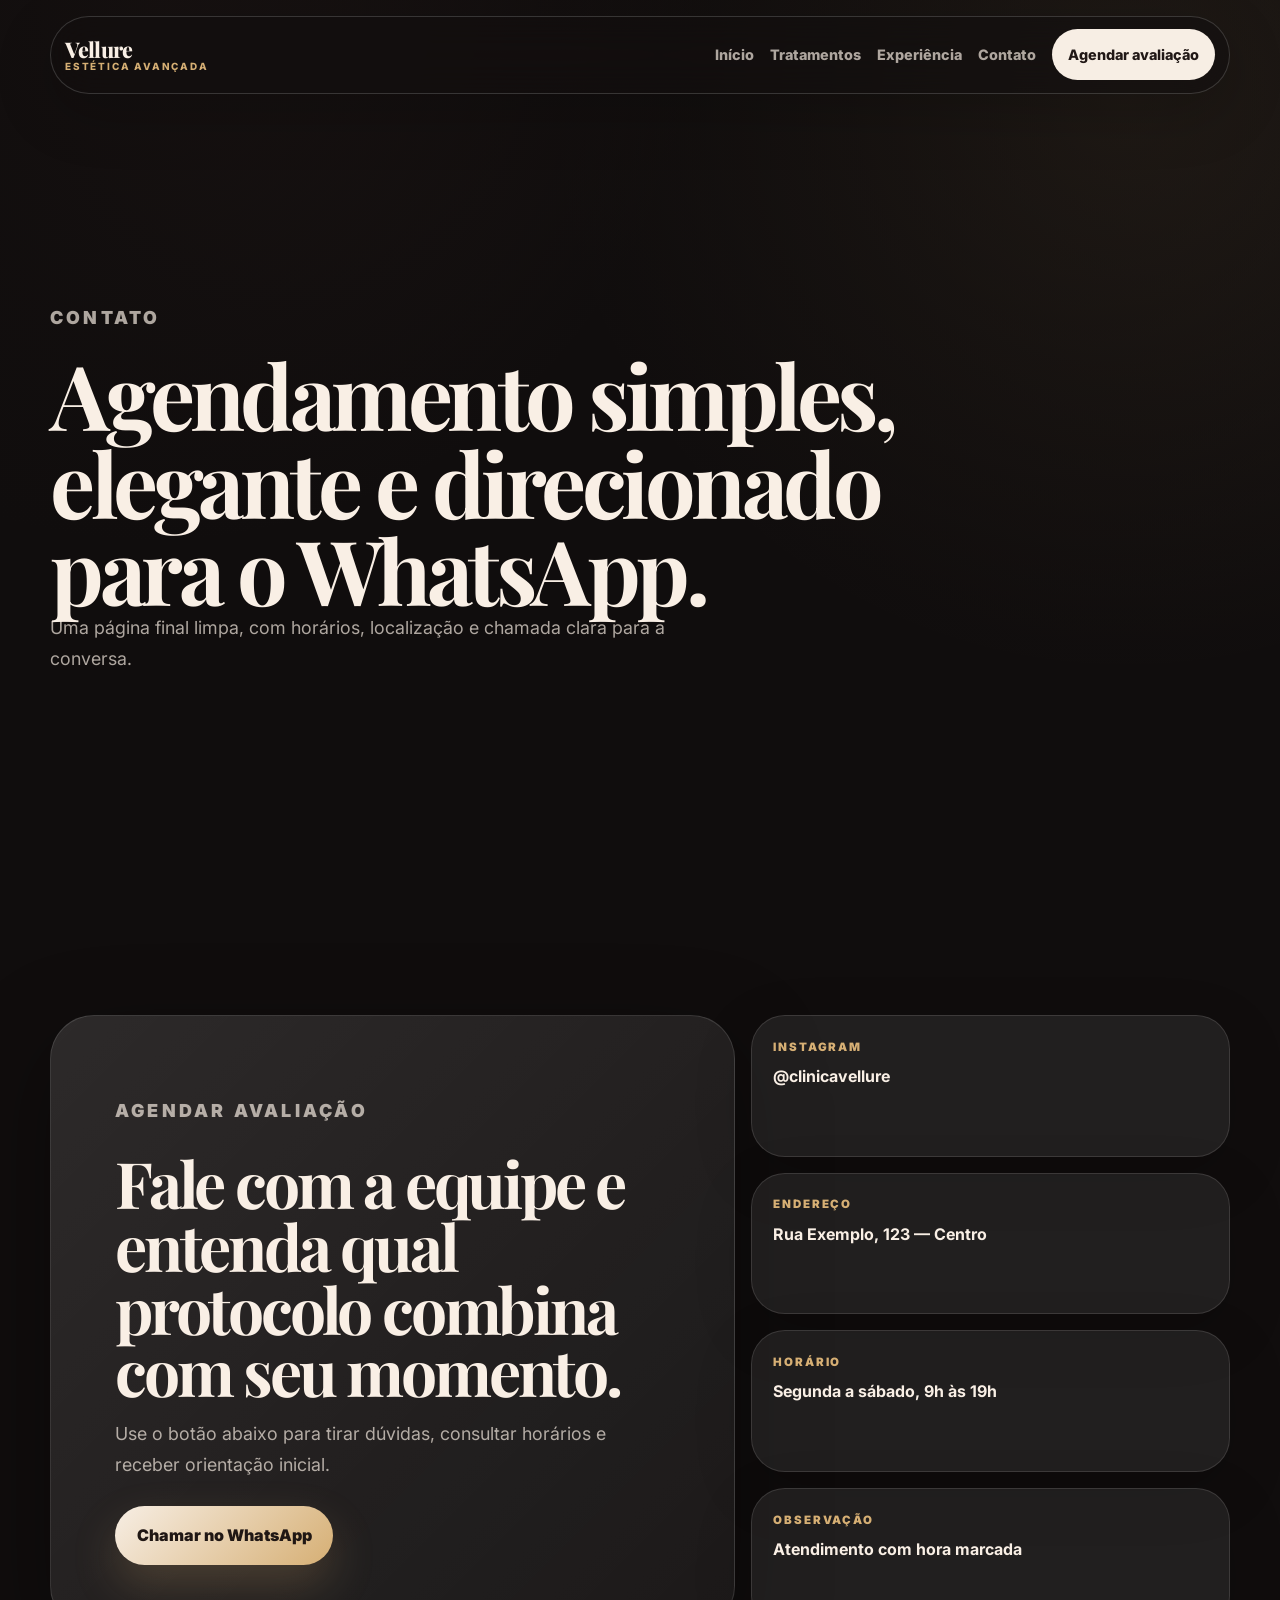
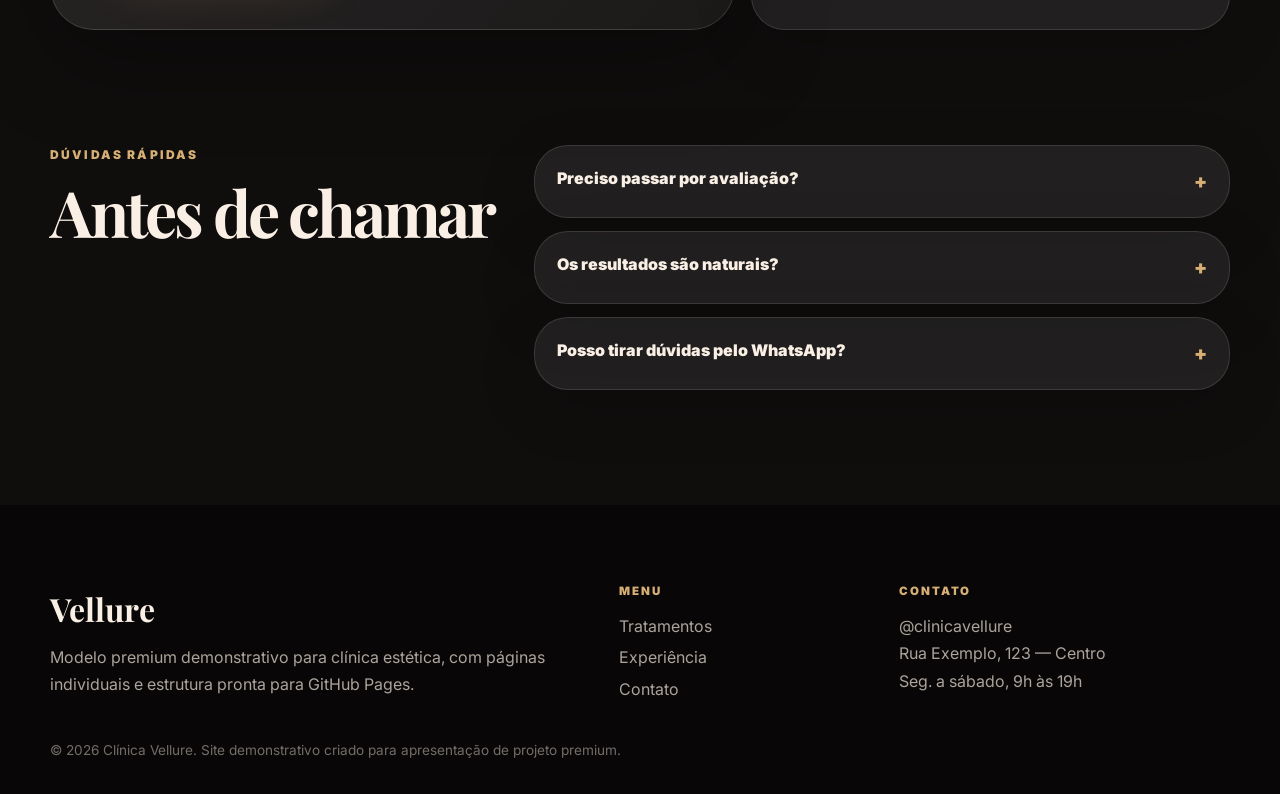
==== contato.html @ eb09bdfb "Adicionar modelo clinica 1000" ====
<!DOCTYPE html>
<html lang="pt-BR">
<head>
  <meta charset="UTF-8" />
  <meta name="viewport" content="width=device-width, initial-scale=1.0" />
  <meta name="description" content="Modelo premium de site para clínica estética com páginas individuais, experiência luxuosa e alta performance." />
  <link rel="preconnect" href="https://fonts.googleapis.com">
  <link rel="preconnect" href="https://fonts.gstatic.com" crossorigin>
  <link href="https://fonts.googleapis.com/css2?family=Inter:wght@400;500;600;700;800;900&family=Playfair+Display:wght@600;700;800&display=swap" rel="stylesheet">
  <link rel="stylesheet" href="style.css" />
  <title>Contato | Vellure</title>
</head>
<body>
  <div class="progress"></div>
  <header class="page-hero contact-hero">
    <nav class="nav" aria-label="Menu principal">
  <a class="brand" href="index.html"><span>Vellure</span><small>Estética Avançada</small></a>
  <button class="nav-toggle" aria-label="Abrir menu"><span></span><span></span><span></span></button>
  <div class="nav-panel">
    <a href="index.html">Início</a>
    <a href="tratamentos.html">Tratamentos</a>
    <a href="experiencia.html">Experiência</a>
    <a href="contato.html">Contato</a>
    <a class="nav-cta" href="https://wa.me/5500000000000" target="_blank" rel="noopener">Agendar avaliação</a>
  </div>
</nav>
    <div class="page-title reveal"><p class="eyebrow">Contato</p><h1>Agendamento simples, elegante e direcionado para o WhatsApp.</h1><p>Uma página final limpa, com horários, localização e chamada clara para a conversa.</p></div>
  </header>
  <main>
    <section class="section contact-layout reveal">
      <div class="contact-card-premium"><p class="eyebrow">Agendar avaliação</p><h2>Fale com a equipe e entenda qual protocolo combina com seu momento.</h2><p>Use o botão abaixo para tirar dúvidas, consultar horários e receber orientação inicial.</p><a class="button button-primary" href="https://wa.me/5500000000000" target="_blank" rel="noopener">Chamar no WhatsApp</a></div>
      <div class="info-stack"><article><span>Instagram</span><strong>@clinicavellure</strong></article><article><span>Endereço</span><strong>Rua Exemplo, 123 — Centro</strong></article><article><span>Horário</span><strong>Segunda a sábado, 9h às 19h</strong></article><article><span>Observação</span><strong>Atendimento com hora marcada</strong></article></div>
    </section>
    <section class="section faq reveal"><div><p class="eyebrow">Dúvidas rápidas</p><h2>Antes de chamar</h2></div><div class="faq-list"><button class="faq-item"><span>Preciso passar por avaliação?</span><p>Sim. A avaliação ajuda a indicar o protocolo certo para sua pele e objetivo.</p></button><button class="faq-item"><span>Os resultados são naturais?</span><p>A proposta é preservar expressão, equilíbrio e elegância em cada indicação.</p></button><button class="faq-item"><span>Posso tirar dúvidas pelo WhatsApp?</span><p>Sim. O WhatsApp é o canal principal para dúvidas, horários e agendamentos.</p></button></div></section>
  </main>
  <footer class="footer">
  <div class="footer-grid">
    <div><strong>Vellure</strong><p>Modelo premium demonstrativo para clínica estética, com páginas individuais e estrutura pronta para GitHub Pages.</p></div>
    <div><span>Menu</span><a href="tratamentos.html">Tratamentos</a><a href="experiencia.html">Experiência</a><a href="contato.html">Contato</a></div>
    <div><span>Contato</span><p>@clinicavellure<br>Rua Exemplo, 123 — Centro<br>Seg. a sábado, 9h às 19h</p></div>
  </div>
  <p class="demo">© 2026 Clínica Vellure. Site demonstrativo criado para apresentação de projeto premium.</p>
</footer>
  <script src="script.js"></script>
</body>
</html>
---- style.css ----
:root {
  --bg: #100d0d;
  --bg-soft: #171211;
  --cream: #f7eee4;
  --cream-2: #efe0d1;
  --text: #f9efe5;
  --muted: rgba(249,239,229,.68);
  --dark: #211816;
  --line: rgba(255,255,255,.12);
  --gold: #d6af74;
  --rose: #c98678;
  --surface: rgba(255,255,255,.075);
  --surface-strong: rgba(255,255,255,.12);
  --shadow: 0 28px 90px rgba(0,0,0,.35);
  --radius: 34px;
  --max: 1180px;
  --pad: clamp(1rem, 4vw, 2rem);
  --display: "Playfair Display", Georgia, serif;
  --body: "Inter", Arial, sans-serif;
}
* { box-sizing: border-box; margin: 0; padding: 0; }
html { scroll-behavior: smooth; }
body { min-height: 100vh; overflow-x: hidden; font-family: var(--body); color: var(--text); background: radial-gradient(circle at 12% 0%, rgba(201,134,120,.22), transparent 34rem), radial-gradient(circle at 88% 4%, rgba(214,175,116,.16), transparent 36rem), var(--bg); line-height: 1.7; }
a { color: inherit; text-decoration: none; }
img { width: 100%; display: block; }
.progress { position: fixed; left: 0; top: 0; height: 3px; width: 0; z-index: 100; background: linear-gradient(90deg, var(--rose), var(--gold)); }
.nav { position: fixed; top: 1rem; left: 50%; transform: translateX(-50%); z-index: 60; width: min(calc(100% - 2rem), var(--max)); display: flex; justify-content: space-between; align-items: center; gap: 1rem; padding: .78rem .88rem; border: 1px solid rgba(255,255,255,.16); border-radius: 999px; background: rgba(18,14,14,.58); backdrop-filter: blur(22px); box-shadow: 0 18px 60px rgba(0,0,0,.2); }
.nav.is-scrolled { background: rgba(18,14,14,.86); }
.brand { display: grid; line-height: 1.05; }
.brand span { font-family: var(--display); font-size: 1.35rem; font-weight: 800; letter-spacing: -.04em; }
.brand small { color: var(--gold); font-size: .62rem; text-transform: uppercase; letter-spacing: .18em; font-weight: 800; }
.nav-panel { display: flex; align-items: center; gap: 1rem; color: var(--muted); font-size: .9rem; font-weight: 800; }
.nav-panel a:hover { color: var(--text); }
.nav-cta { padding: .82rem 1rem; border-radius: 999px; background: var(--cream); color: var(--dark) !important; }
.nav-toggle { display: none; background: transparent; border: 1px solid var(--line); border-radius: 50%; width: 2.8rem; height: 2.8rem; }
.nav-toggle span { display: block; width: 1.15rem; height: 2px; margin: 4px auto; border-radius: 999px; background: var(--text); }
.hero, .page-hero { min-height: 100vh; padding: 1rem var(--pad) 5rem; position: relative; overflow: hidden; }
.hero::before, .page-hero::before { content: ""; position: absolute; inset: 0; z-index: -2; background: linear-gradient(90deg, rgba(16,13,13,.92), rgba(16,13,13,.5)), var(--hero-bg, none) center/cover; }
.premium-hero { --hero-bg: url("https://images.unsplash.com/photo-1600334089648-b0d9d3028eb2?auto=format&fit=crop&w=1800&q=82"); }
.treatments-hero { --hero-bg: url("https://images.unsplash.com/photo-1570172619644-dfd03ed5d881?auto=format&fit=crop&w=1800&q=82"); }
.experience-hero { --hero-bg: url("https://images.unsplash.com/photo-1616394584738-fc6e612e71b9?auto=format&fit=crop&w=1800&q=82"); }
.contact-hero { --hero-bg: url("https://images.unsplash.com/photo-1515377905703-c4788e51af15?auto=format&fit=crop&w=1800&q=82"); }
.hero-inner { width: min(100%, var(--max)); min-height: calc(100vh - 2rem); margin: 0 auto; padding-top: clamp(7rem, 13vh, 10rem); display: grid; grid-template-columns: minmax(0, 1fr) minmax(340px, .82fr); align-items: center; gap: clamp(2rem, 6vw, 5rem); }
.page-title { width: min(100%, var(--max)); min-height: 82vh; margin: 0 auto; display: grid; align-content: end; padding: 9rem 0 5rem; }
.eyebrow, .section-kicker { color: var(--gold); text-transform: uppercase; letter-spacing: .18em; font-size: .75rem; font-weight: 900; margin-bottom: 1rem; }
h1, h2 { font-family: var(--display); letter-spacing: -.05em; line-height: .98; }
h1 { max-width: 920px; font-size: clamp(3.2rem, 7vw, 7rem); }
h2 { font-size: clamp(2.4rem, 5vw, 5rem); }
h3 { line-height: 1.2; }
.lead, .page-title p, .intro p, .split p, .final-cta p, .mag-copy p, .contact-card-premium p { color: var(--muted); max-width: 680px; font-size: clamp(1rem, 1.4vw, 1.16rem); }
.lead { margin-top: 1.4rem; }
.hero-actions { display: flex; flex-wrap: wrap; gap: .8rem; margin-top: 2rem; }
.button { display: inline-flex; align-items: center; justify-content: center; min-height: 3.35rem; padding: 1rem 1.35rem; border-radius: 999px; font-weight: 900; transition: transform .22s ease, box-shadow .22s ease, background .22s ease; }
.button:hover { transform: translateY(-3px); }
.button-primary { background: linear-gradient(135deg, var(--cream), var(--gold)); color: #201714; box-shadow: 0 20px 45px rgba(214,175,116,.22); }
.button-glass { border: 1px solid var(--line); background: rgba(255,255,255,.08); color: var(--text); }
.metrics { display: flex; flex-wrap: wrap; gap: .7rem; margin-top: 2rem; }
.metrics span { display: grid; min-width: 120px; padding: .85rem 1rem; border: 1px solid var(--line); border-radius: 18px; background: rgba(255,255,255,.075); color: var(--muted); font-size: .82rem; }
.metrics strong { color: var(--text); font-size: 1.45rem; line-height: 1; }
.hero-art { position: relative; }
.hero-main-img { height: clamp(460px, 68vh, 720px); object-fit: cover; border-radius: 42px; box-shadow: var(--shadow); border: 1px solid rgba(255,255,255,.18); }
.floating-note { position: absolute; left: -1.25rem; bottom: 2rem; max-width: 250px; padding: 1rem; border: 1px solid var(--line); border-radius: 24px; background: rgba(16,13,13,.58); backdrop-filter: blur(18px); box-shadow: var(--shadow); }
.floating-note strong { display: block; margin-bottom: .3rem; }.floating-note span { color: var(--muted); font-size: .9rem; }
.section { width: min(calc(100% - var(--pad) * 2), var(--max)); margin: 0 auto; padding: clamp(4.5rem, 9vw, 8rem) 0; }
.intro { max-width: 980px; text-align: center; }
.intro p { margin: 1.3rem auto 0; }
.image-strip { display: grid; grid-template-columns: .9fr 1.2fr .9fr; gap: 1rem; padding-top: 0; }
.image-strip img { height: 360px; object-fit: cover; border-radius: var(--radius); border: 1px solid var(--line); box-shadow: var(--shadow); }
.image-strip img:nth-child(2) { height: 430px; transform: translateY(-2rem); }
.split { display: grid; grid-template-columns: .88fr 1fr; align-items: center; gap: clamp(2rem, 6vw, 4.5rem); }
.split p { margin: 1rem 0 1.5rem; }
.feature-list { display: grid; gap: 1rem; }
.feature-list article, .service-premium, .trust-wall article, .info-stack article, .faq-item { border: 1px solid var(--line); border-radius: var(--radius); background: var(--surface); box-shadow: 0 18px 60px rgba(0,0,0,.16); }
.feature-list article { padding: 1.5rem; transition: transform .22s ease, background .22s ease; }.feature-list article:hover { transform: translateY(-6px); background: var(--surface-strong); }
.feature-list span { color: var(--gold); font-weight: 900; font-size: .8rem; }.feature-list h3 { margin: .4rem 0; font-size: 1.25rem; }.feature-list p { margin: 0; font-size: .95rem; }
.section-heading { display: flex; justify-content: space-between; align-items: end; gap: 2rem; margin-bottom: 2rem; }
.premium-cards { display: grid; grid-template-columns: 1.1fr .9fr; grid-auto-rows: 310px; gap: 1rem; }
.treatment-card { position: relative; overflow: hidden; border-radius: var(--radius); border: 1px solid var(--line); box-shadow: var(--shadow); padding: 1.4rem; display: grid; align-content: end; isolation: isolate; transition: transform .25s ease; }
.treatment-card:hover { transform: translateY(-8px); }.treatment-card.large { grid-row: span 2; }.treatment-card img { position: absolute; inset: 0; height: 100%; object-fit: cover; z-index: -2; }.treatment-card::after { content: ""; position: absolute; inset: 0; background: linear-gradient(180deg, transparent, rgba(16,13,13,.86)); z-index: -1; }
.treatment-card span { color: var(--gold); font-weight: 900; text-transform: uppercase; letter-spacing: .16em; font-size: .73rem; }.treatment-card h3 { max-width: 530px; margin-top: .45rem; font-size: clamp(1.35rem, 2.2vw, 2.4rem); }
.final-cta { width: min(calc(100% - var(--pad) * 2), var(--max)); margin: 0 auto clamp(5rem, 9vw, 8rem); padding: clamp(3rem, 7vw, 6rem); text-align: center; border-radius: 44px; background: radial-gradient(circle at 20% 20%, rgba(214,175,116,.2), transparent 28rem), linear-gradient(135deg, rgba(255,255,255,.12), rgba(255,255,255,.05)); border: 1px solid var(--line); box-shadow: var(--shadow); }
.final-cta p { margin: 1rem auto 1.8rem; }
.treatment-grid { display: grid; grid-template-columns: repeat(3, 1fr); gap: 1rem; }.service-premium { min-height: 300px; padding: 1.5rem; display: grid; align-content: end; transition: transform .22s ease; }.service-premium:hover { transform: translateY(-7px); }.service-premium span { color: var(--gold); text-transform: uppercase; letter-spacing: .16em; font-size: .72rem; font-weight: 900; }.service-premium h2 { margin: .5rem 0 .7rem; font-size: clamp(1.7rem, 3vw, 2.8rem); }.service-premium p { color: var(--muted); }.service-premium.dark { background: linear-gradient(135deg, rgba(214,175,116,.22), rgba(201,134,120,.12)); }.service-premium.image-card { padding: 0; overflow: hidden; }.service-premium.image-card img { height: 100%; object-fit: cover; }
.process { display: grid; grid-template-columns: .6fr 1fr; gap: 2rem; }.process-steps { display: grid; grid-template-columns: repeat(2, 1fr); gap: 1rem; }.process-steps article { border-left: 1px solid var(--line); padding-left: 1rem; }.process-steps b { color: var(--gold); }.process-steps p { color: var(--muted); }
.magazine { display: grid; grid-template-columns: .75fr 1fr; gap: 2rem; align-items: center; }.mag-copy p { margin-top: 1rem; }.mag-images { display: grid; grid-template-columns: 1fr 1fr; gap: 1rem; }.mag-images img { height: 280px; object-fit: cover; border-radius: var(--radius); border: 1px solid var(--line); box-shadow: var(--shadow); }.mag-images img:first-child { grid-row: span 2; height: 100%; }
.trust-wall { display: grid; grid-template-columns: repeat(3, 1fr); gap: 1rem; padding-top: 0; }.trust-wall article { padding: 1.5rem; }.trust-wall p { margin-top: .65rem; color: var(--muted); }
.quote-block { width: min(calc(100% - var(--pad) * 2), var(--max)); margin: 0 auto clamp(5rem, 9vw, 8rem); padding: clamp(3rem, 7vw, 6rem); border-radius: 44px; background: linear-gradient(135deg, rgba(16,13,13,.45), rgba(16,13,13,.75)), url("https://images.unsplash.com/photo-1616394584738-fc6e612e71b9?auto=format&fit=crop&w=1600&q=80") center/cover; box-shadow: var(--shadow); }.quote-block p { max-width: 880px; font-family: var(--display); font-size: clamp(2.2rem, 5vw, 5rem); line-height: 1; letter-spacing: -.05em; }
.contact-layout { display: grid; grid-template-columns: 1fr .7fr; gap: 1rem; align-items: stretch; }.contact-card-premium { padding: clamp(2rem, 5vw, 4rem); border: 1px solid var(--line); border-radius: 44px; background: linear-gradient(135deg, rgba(255,255,255,.12), rgba(255,255,255,.05)); box-shadow: var(--shadow); }.contact-card-premium p { margin: 1rem 0 1.6rem; }.info-stack { display: grid; gap: 1rem; }.info-stack article { padding: 1.35rem; }.info-stack span { display: block; color: var(--gold); text-transform: uppercase; letter-spacing: .16em; font-size: .72rem; font-weight: 900; margin-bottom: .35rem; }
.faq { display: grid; grid-template-columns: .65fr 1fr; gap: 2rem; padding-top: 0; }.faq-list { display: grid; gap: .8rem; }.faq-item { width: 100%; padding: 1.2rem 1.35rem; color: inherit; text-align: left; font: inherit; cursor: pointer; }.faq-item span { display: flex; justify-content: space-between; font-weight: 900; }.faq-item span::after { content: "+"; color: var(--gold); font-size: 1.2rem; }.faq-item.active span::after { content: "–"; }.faq-item p { max-height: 0; overflow: hidden; color: var(--muted); transition: max-height .25s ease, margin-top .25s ease; }.faq-item.active p { max-height: 140px; margin-top: .8rem; }
.footer { padding: clamp(3rem, 6vw, 5rem) var(--pad) 2rem; background: #080606; color: var(--muted); }.footer-grid { width: min(100%, var(--max)); margin: 0 auto; display: grid; grid-template-columns: 1.3fr .6fr .8fr; gap: 2rem; }.footer strong { display: block; color: var(--text); font-family: var(--display); font-size: 2rem; margin-bottom: .5rem; }.footer span { display: block; color: var(--gold); text-transform: uppercase; letter-spacing: .16em; font-size: .72rem; font-weight: 900; margin-bottom: .75rem; }.footer a { display: block; margin: .25rem 0; }.demo { width: min(100%, var(--max)); margin: 2rem auto 0; font-size: .85rem; opacity: .65; }
.reveal { opacity: 0; transform: translateY(28px); transition: opacity .75s ease, transform .75s ease; }.reveal.visible { opacity: 1; transform: translateY(0); }
@media (max-width: 960px) { .nav-toggle { display: block; } .nav-panel { position: absolute; top: calc(100% + .75rem); right: 0; display: none; width: min(360px, calc(100vw - 2rem)); padding: 1rem; border: 1px solid var(--line); border-radius: 24px; background: rgba(18,14,14,.95); box-shadow: var(--shadow); } .nav-panel.active { display: grid; } .nav-cta { text-align: center; } .hero-inner, .split, .process, .magazine, .contact-layout, .faq { grid-template-columns: 1fr; } .hero-art { order: -1; } .image-strip, .treatment-grid, .trust-wall, .footer-grid { grid-template-columns: 1fr; } .image-strip img, .image-strip img:nth-child(2) { height: 300px; transform: none; } .premium-cards { grid-template-columns: 1fr; grid-auto-rows: 360px; } .treatment-card.large { grid-row: span 1; } }
@media (max-width: 620px) { .nav { width: calc(100% - 1rem); top: .5rem; } .brand small { display: none; } .hero, .page-hero { min-height: auto; } .hero-inner { min-height: auto; padding-top: 7rem; } .page-title { min-height: 72vh; } h1 { font-size: clamp(2.8rem, 13vw, 4.25rem); } h2 { font-size: clamp(2.1rem, 11vw, 3.1rem); } .hero-actions, .button { width: 100%; } .hero-main-img { height: 390px; border-radius: 30px; } .floating-note { left: .8rem; right: .8rem; bottom: .8rem; max-width: none; } .metrics { display: grid; grid-template-columns: 1fr; } .process-steps, .mag-images { grid-template-columns: 1fr; } .mag-images img, .mag-images img:first-child { height: 280px; } .final-cta, .quote-block, .contact-card-premium { border-radius: 32px; padding: 2rem 1.2rem; } }
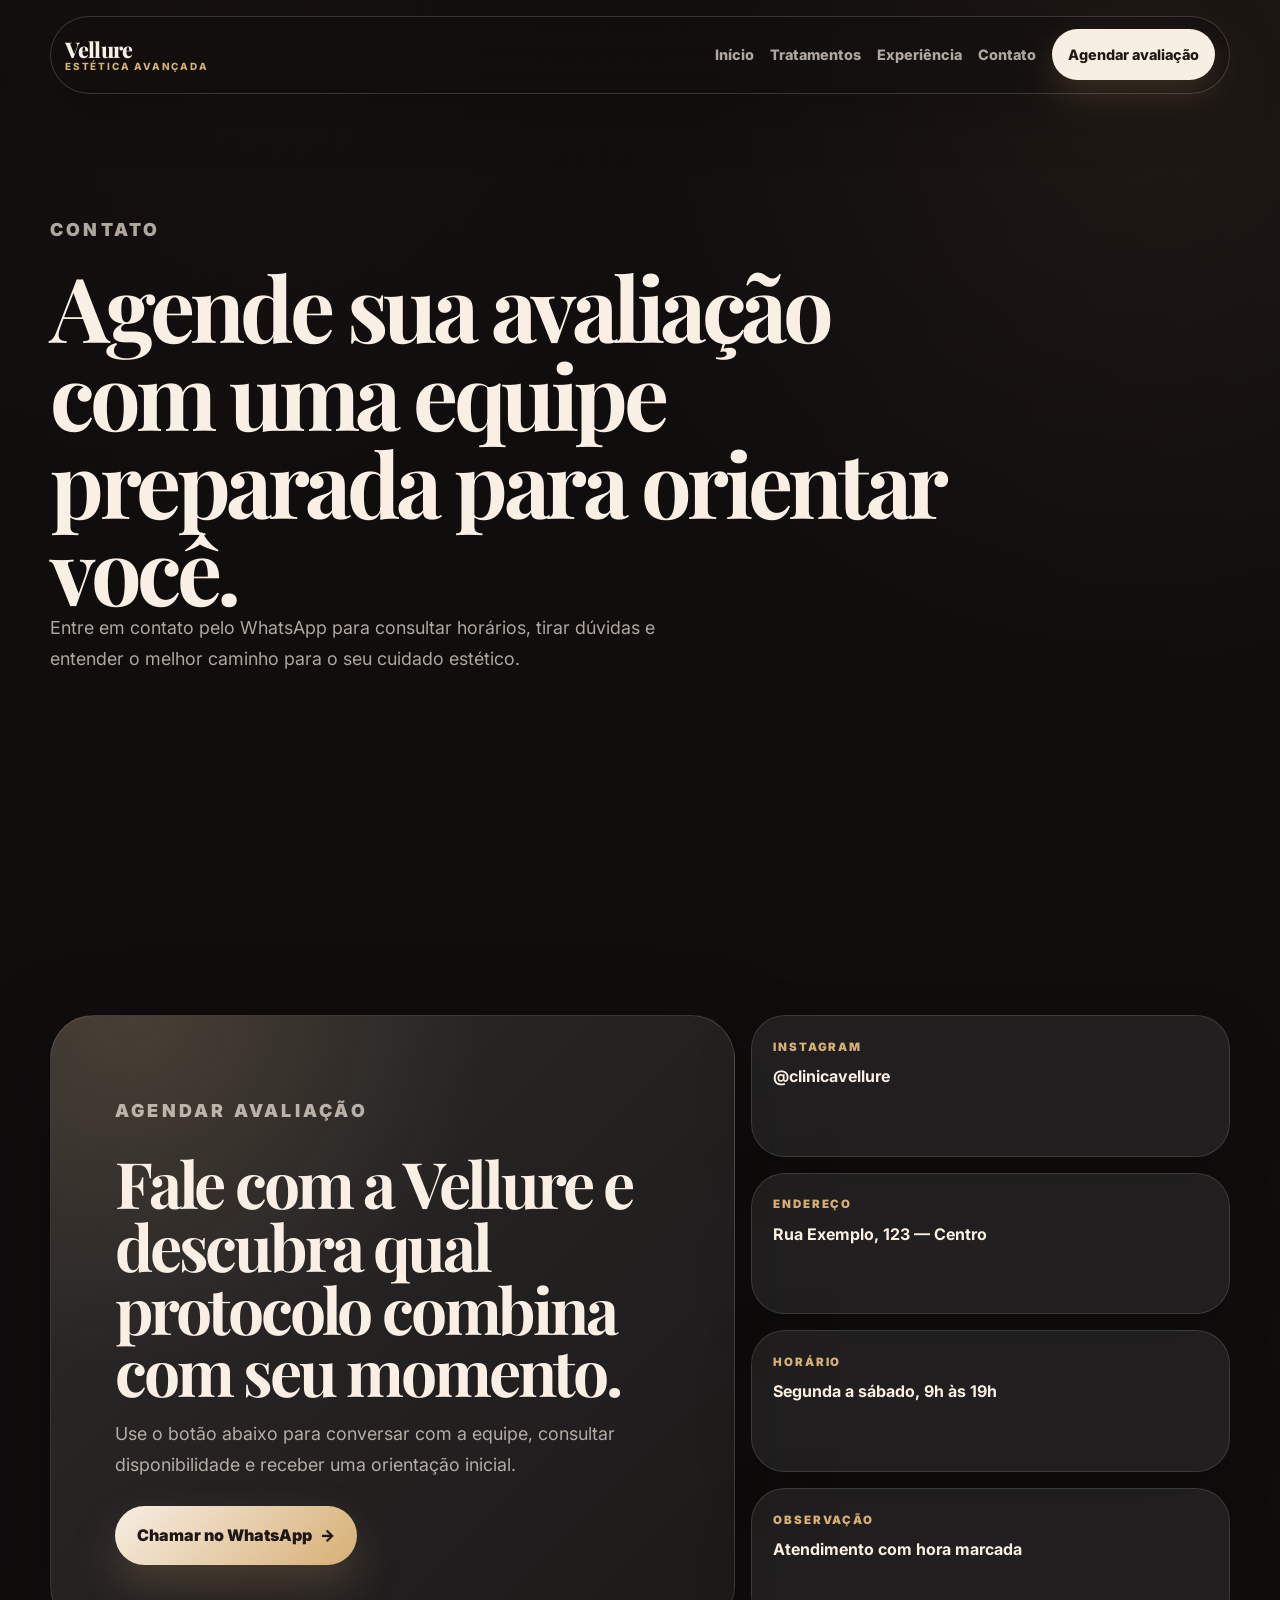
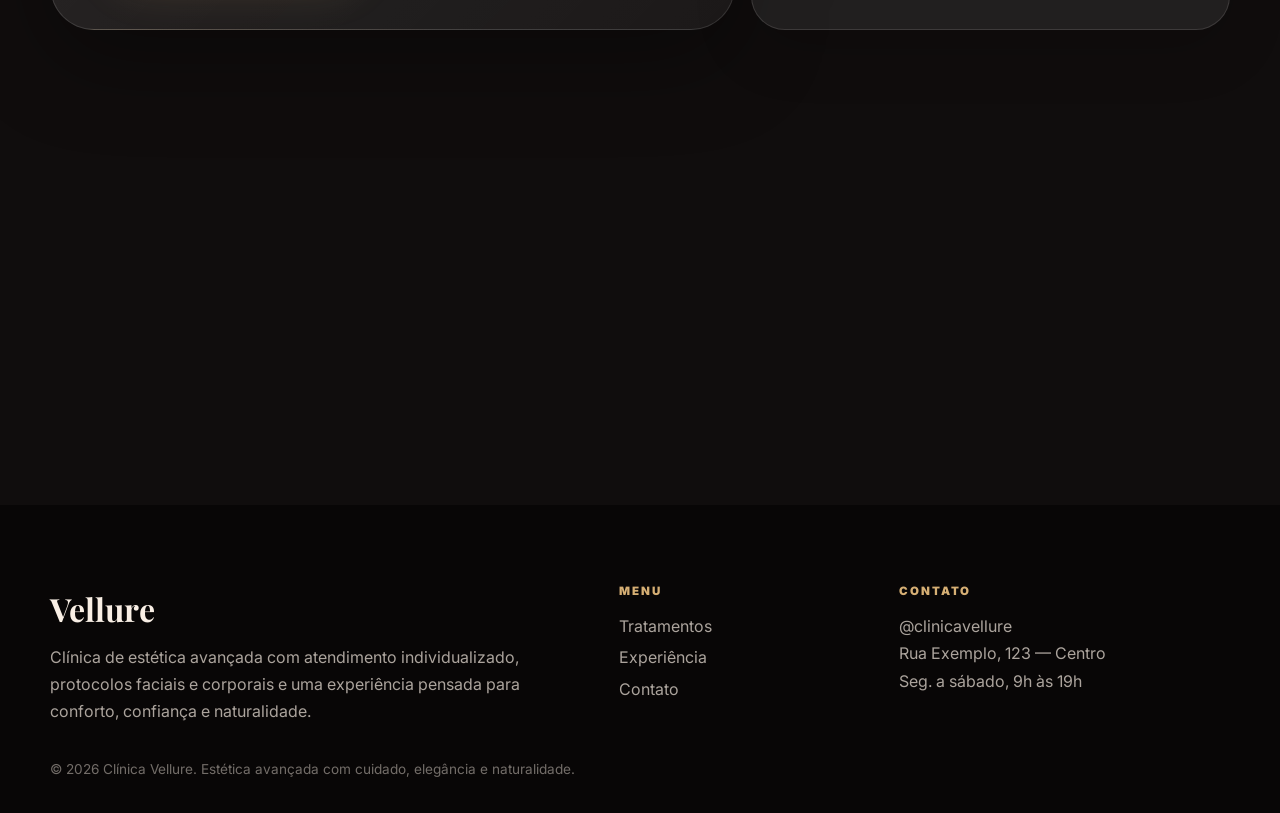
==== commit e10dc796: "Remover linguagem de modelo e reforcar visual premium" ====
--- a/contato.html
+++ b/contato.html
@@ -3,44 +3,164 @@
 <head>
   <meta charset="UTF-8" />
   <meta name="viewport" content="width=device-width, initial-scale=1.0" />
-  <meta name="description" content="Modelo premium de site para clínica estética com páginas individuais, experiência luxuosa e alta performance." />
+
+  <meta 
+    name="description" 
+    content="Clínica Vellure: estética avançada, protocolos faciais e corporais, atendimento premium e agendamento pelo WhatsApp." 
+  />
+
   <link rel="preconnect" href="https://fonts.googleapis.com">
   <link rel="preconnect" href="https://fonts.gstatic.com" crossorigin>
-  <link href="https://fonts.googleapis.com/css2?family=Inter:wght@400;500;600;700;800;900&family=Playfair+Display:wght@600;700;800&display=swap" rel="stylesheet">
+  <link 
+    href="https://fonts.googleapis.com/css2?family=Inter:wght@400;500;600;700;800;900&family=Playfair+Display:wght@600;700;800&display=swap" 
+    rel="stylesheet"
+  >
+
   <link rel="stylesheet" href="style.css" />
   <title>Contato | Vellure</title>
 </head>
+
 <body>
   <div class="progress"></div>
+
   <header class="page-hero contact-hero">
     <nav class="nav" aria-label="Menu principal">
-  <a class="brand" href="index.html"><span>Vellure</span><small>Estética Avançada</small></a>
-  <button class="nav-toggle" aria-label="Abrir menu"><span></span><span></span><span></span></button>
-  <div class="nav-panel">
-    <a href="index.html">Início</a>
-    <a href="tratamentos.html">Tratamentos</a>
-    <a href="experiencia.html">Experiência</a>
-    <a href="contato.html">Contato</a>
-    <a class="nav-cta" href="https://wa.me/5500000000000" target="_blank" rel="noopener">Agendar avaliação</a>
-  </div>
-</nav>
-    <div class="page-title reveal"><p class="eyebrow">Contato</p><h1>Agendamento simples, elegante e direcionado para o WhatsApp.</h1><p>Uma página final limpa, com horários, localização e chamada clara para a conversa.</p></div>
+      <a class="brand" href="index.html">
+        <span>Vellure</span>
+        <small>Estética Avançada</small>
+      </a>
+
+      <button class="nav-toggle" aria-label="Abrir menu">
+        <span></span>
+        <span></span>
+        <span></span>
+      </button>
+
+      <div class="nav-panel">
+        <a href="index.html">Início</a>
+        <a href="tratamentos.html">Tratamentos</a>
+        <a href="experiencia.html">Experiência</a>
+        <a href="contato.html">Contato</a>
+        <a 
+          class="nav-cta" 
+          href="https://wa.me/5500000000000" 
+          target="_blank" 
+          rel="noopener"
+        >
+          Agendar avaliação
+        </a>
+      </div>
+    </nav>
+
+    <div class="page-title reveal">
+      <p class="eyebrow">Contato</p>
+
+      <h1>Agende sua avaliação com uma equipe preparada para orientar você.</h1>
+
+      <p>
+        Entre em contato pelo WhatsApp para consultar horários, tirar dúvidas e entender o melhor caminho para o seu cuidado estético.
+      </p>
+    </div>
   </header>
+
   <main>
     <section class="section contact-layout reveal">
-      <div class="contact-card-premium"><p class="eyebrow">Agendar avaliação</p><h2>Fale com a equipe e entenda qual protocolo combina com seu momento.</h2><p>Use o botão abaixo para tirar dúvidas, consultar horários e receber orientação inicial.</p><a class="button button-primary" href="https://wa.me/5500000000000" target="_blank" rel="noopener">Chamar no WhatsApp</a></div>
-      <div class="info-stack"><article><span>Instagram</span><strong>@clinicavellure</strong></article><article><span>Endereço</span><strong>Rua Exemplo, 123 — Centro</strong></article><article><span>Horário</span><strong>Segunda a sábado, 9h às 19h</strong></article><article><span>Observação</span><strong>Atendimento com hora marcada</strong></article></div>
+      <div class="contact-card-premium">
+        <p class="eyebrow">Agendar avaliação</p>
+
+        <h2>Fale com a Vellure e descubra qual protocolo combina com seu momento.</h2>
+
+        <p>
+          Use o botão abaixo para conversar com a equipe, consultar disponibilidade e receber uma orientação inicial.
+        </p>
+
+        <a 
+          class="button button-primary" 
+          href="https://wa.me/5500000000000" 
+          target="_blank" 
+          rel="noopener"
+        >
+          Chamar no WhatsApp
+        </a>
+      </div>
+
+      <div class="info-stack">
+        <article>
+          <span>Instagram</span>
+          <strong>@clinicavellure</strong>
+        </article>
+
+        <article>
+          <span>Endereço</span>
+          <strong>Rua Exemplo, 123 — Centro</strong>
+        </article>
+
+        <article>
+          <span>Horário</span>
+          <strong>Segunda a sábado, 9h às 19h</strong>
+        </article>
+
+        <article>
+          <span>Observação</span>
+          <strong>Atendimento com hora marcada</strong>
+        </article>
+      </div>
     </section>
-    <section class="section faq reveal"><div><p class="eyebrow">Dúvidas rápidas</p><h2>Antes de chamar</h2></div><div class="faq-list"><button class="faq-item"><span>Preciso passar por avaliação?</span><p>Sim. A avaliação ajuda a indicar o protocolo certo para sua pele e objetivo.</p></button><button class="faq-item"><span>Os resultados são naturais?</span><p>A proposta é preservar expressão, equilíbrio e elegância em cada indicação.</p></button><button class="faq-item"><span>Posso tirar dúvidas pelo WhatsApp?</span><p>Sim. O WhatsApp é o canal principal para dúvidas, horários e agendamentos.</p></button></div></section>
+
+    <section class="section faq reveal">
+      <div>
+        <p class="eyebrow">Dúvidas rápidas</p>
+        <h2>Antes de chamar</h2>
+      </div>
+
+      <div class="faq-list">
+        <button class="faq-item">
+          <span>Preciso passar por avaliação?</span>
+          <p>Sim. A avaliação ajuda a indicar o protocolo certo para sua pele, seu objetivo e seu momento.</p>
+        </button>
+
+        <button class="faq-item">
+          <span>Os resultados são naturais?</span>
+          <p>A proposta é preservar expressão, equilíbrio e elegância em cada indicação.</p>
+        </button>
+
+        <button class="faq-item">
+          <span>Posso tirar dúvidas pelo WhatsApp?</span>
+          <p>Sim. O WhatsApp é o canal principal para dúvidas, horários e agendamentos.</p>
+        </button>
+      </div>
+    </section>
   </main>
+
   <footer class="footer">
-  <div class="footer-grid">
-    <div><strong>Vellure</strong><p>Modelo premium demonstrativo para clínica estética, com páginas individuais e estrutura pronta para GitHub Pages.</p></div>
-    <div><span>Menu</span><a href="tratamentos.html">Tratamentos</a><a href="experiencia.html">Experiência</a><a href="contato.html">Contato</a></div>
-    <div><span>Contato</span><p>@clinicavellure<br>Rua Exemplo, 123 — Centro<br>Seg. a sábado, 9h às 19h</p></div>
-  </div>
-  <p class="demo">© 2026 Clínica Vellure. Site demonstrativo criado para apresentação de projeto premium.</p>
-</footer>
+    <div class="footer-grid">
+      <div>
+        <strong>Vellure</strong>
+        <p>
+          Clínica de estética avançada com atendimento individualizado, protocolos faciais e corporais e uma experiência pensada para conforto, confiança e naturalidade.
+        </p>
+      </div>
+
+      <div>
+        <span>Menu</span>
+        <a href="tratamentos.html">Tratamentos</a>
+        <a href="experiencia.html">Experiência</a>
+        <a href="contato.html">Contato</a>
+      </div>
+
+      <div>
+        <span>Contato</span>
+        <p>
+          @clinicavellure<br>
+          Rua Exemplo, 123 — Centro<br>
+          Seg. a sábado, 9h às 19h
+        </p>
+      </div>
+    </div>
+
+    <p class="demo">© 2026 Clínica Vellure. Estética avançada com cuidado, elegância e naturalidade.</p>
+  </footer>
+
   <script src="script.js"></script>
 </body>
 </html>
--- a/style.css
+++ b/style.css
@@ -4,90 +4,1141 @@
   --cream: #f7eee4;
   --cream-2: #efe0d1;
   --text: #f9efe5;
-  --muted: rgba(249,239,229,.68);
+  --muted: rgba(249, 239, 229, 0.68);
   --dark: #211816;
-  --line: rgba(255,255,255,.12);
+  --line: rgba(255, 255, 255, 0.12);
   --gold: #d6af74;
   --rose: #c98678;
-  --surface: rgba(255,255,255,.075);
-  --surface-strong: rgba(255,255,255,.12);
-  --shadow: 0 28px 90px rgba(0,0,0,.35);
+  --surface: rgba(255, 255, 255, 0.075);
+  --surface-strong: rgba(255, 255, 255, 0.12);
+  --shadow: 0 28px 90px rgba(0, 0, 0, 0.35);
   --radius: 34px;
   --max: 1180px;
   --pad: clamp(1rem, 4vw, 2rem);
   --display: "Playfair Display", Georgia, serif;
   --body: "Inter", Arial, sans-serif;
 }
-* { box-sizing: border-box; margin: 0; padding: 0; }
-html { scroll-behavior: smooth; }
-body { min-height: 100vh; overflow-x: hidden; font-family: var(--body); color: var(--text); background: radial-gradient(circle at 12% 0%, rgba(201,134,120,.22), transparent 34rem), radial-gradient(circle at 88% 4%, rgba(214,175,116,.16), transparent 36rem), var(--bg); line-height: 1.7; }
-a { color: inherit; text-decoration: none; }
-img { width: 100%; display: block; }
-.progress { position: fixed; left: 0; top: 0; height: 3px; width: 0; z-index: 100; background: linear-gradient(90deg, var(--rose), var(--gold)); }
-.nav { position: fixed; top: 1rem; left: 50%; transform: translateX(-50%); z-index: 60; width: min(calc(100% - 2rem), var(--max)); display: flex; justify-content: space-between; align-items: center; gap: 1rem; padding: .78rem .88rem; border: 1px solid rgba(255,255,255,.16); border-radius: 999px; background: rgba(18,14,14,.58); backdrop-filter: blur(22px); box-shadow: 0 18px 60px rgba(0,0,0,.2); }
-.nav.is-scrolled { background: rgba(18,14,14,.86); }
-.brand { display: grid; line-height: 1.05; }
-.brand span { font-family: var(--display); font-size: 1.35rem; font-weight: 800; letter-spacing: -.04em; }
-.brand small { color: var(--gold); font-size: .62rem; text-transform: uppercase; letter-spacing: .18em; font-weight: 800; }
-.nav-panel { display: flex; align-items: center; gap: 1rem; color: var(--muted); font-size: .9rem; font-weight: 800; }
-.nav-panel a:hover { color: var(--text); }
-.nav-cta { padding: .82rem 1rem; border-radius: 999px; background: var(--cream); color: var(--dark) !important; }
-.nav-toggle { display: none; background: transparent; border: 1px solid var(--line); border-radius: 50%; width: 2.8rem; height: 2.8rem; }
-.nav-toggle span { display: block; width: 1.15rem; height: 2px; margin: 4px auto; border-radius: 999px; background: var(--text); }
-.hero, .page-hero { min-height: 100vh; padding: 1rem var(--pad) 5rem; position: relative; overflow: hidden; }
-.hero::before, .page-hero::before { content: ""; position: absolute; inset: 0; z-index: -2; background: linear-gradient(90deg, rgba(16,13,13,.92), rgba(16,13,13,.5)), var(--hero-bg, none) center/cover; }
-.premium-hero { --hero-bg: url("https://images.unsplash.com/photo-1600334089648-b0d9d3028eb2?auto=format&fit=crop&w=1800&q=82"); }
-.treatments-hero { --hero-bg: url("https://images.unsplash.com/photo-1570172619644-dfd03ed5d881?auto=format&fit=crop&w=1800&q=82"); }
-.experience-hero { --hero-bg: url("https://images.unsplash.com/photo-1616394584738-fc6e612e71b9?auto=format&fit=crop&w=1800&q=82"); }
-.contact-hero { --hero-bg: url("https://images.unsplash.com/photo-1515377905703-c4788e51af15?auto=format&fit=crop&w=1800&q=82"); }
-.hero-inner { width: min(100%, var(--max)); min-height: calc(100vh - 2rem); margin: 0 auto; padding-top: clamp(7rem, 13vh, 10rem); display: grid; grid-template-columns: minmax(0, 1fr) minmax(340px, .82fr); align-items: center; gap: clamp(2rem, 6vw, 5rem); }
-.page-title { width: min(100%, var(--max)); min-height: 82vh; margin: 0 auto; display: grid; align-content: end; padding: 9rem 0 5rem; }
-.eyebrow, .section-kicker { color: var(--gold); text-transform: uppercase; letter-spacing: .18em; font-size: .75rem; font-weight: 900; margin-bottom: 1rem; }
-h1, h2 { font-family: var(--display); letter-spacing: -.05em; line-height: .98; }
-h1 { max-width: 920px; font-size: clamp(3.2rem, 7vw, 7rem); }
-h2 { font-size: clamp(2.4rem, 5vw, 5rem); }
-h3 { line-height: 1.2; }
-.lead, .page-title p, .intro p, .split p, .final-cta p, .mag-copy p, .contact-card-premium p { color: var(--muted); max-width: 680px; font-size: clamp(1rem, 1.4vw, 1.16rem); }
-.lead { margin-top: 1.4rem; }
-.hero-actions { display: flex; flex-wrap: wrap; gap: .8rem; margin-top: 2rem; }
-.button { display: inline-flex; align-items: center; justify-content: center; min-height: 3.35rem; padding: 1rem 1.35rem; border-radius: 999px; font-weight: 900; transition: transform .22s ease, box-shadow .22s ease, background .22s ease; }
-.button:hover { transform: translateY(-3px); }
-.button-primary { background: linear-gradient(135deg, var(--cream), var(--gold)); color: #201714; box-shadow: 0 20px 45px rgba(214,175,116,.22); }
-.button-glass { border: 1px solid var(--line); background: rgba(255,255,255,.08); color: var(--text); }
-.metrics { display: flex; flex-wrap: wrap; gap: .7rem; margin-top: 2rem; }
-.metrics span { display: grid; min-width: 120px; padding: .85rem 1rem; border: 1px solid var(--line); border-radius: 18px; background: rgba(255,255,255,.075); color: var(--muted); font-size: .82rem; }
-.metrics strong { color: var(--text); font-size: 1.45rem; line-height: 1; }
-.hero-art { position: relative; }
-.hero-main-img { height: clamp(460px, 68vh, 720px); object-fit: cover; border-radius: 42px; box-shadow: var(--shadow); border: 1px solid rgba(255,255,255,.18); }
-.floating-note { position: absolute; left: -1.25rem; bottom: 2rem; max-width: 250px; padding: 1rem; border: 1px solid var(--line); border-radius: 24px; background: rgba(16,13,13,.58); backdrop-filter: blur(18px); box-shadow: var(--shadow); }
-.floating-note strong { display: block; margin-bottom: .3rem; }.floating-note span { color: var(--muted); font-size: .9rem; }
-.section { width: min(calc(100% - var(--pad) * 2), var(--max)); margin: 0 auto; padding: clamp(4.5rem, 9vw, 8rem) 0; }
-.intro { max-width: 980px; text-align: center; }
-.intro p { margin: 1.3rem auto 0; }
-.image-strip { display: grid; grid-template-columns: .9fr 1.2fr .9fr; gap: 1rem; padding-top: 0; }
-.image-strip img { height: 360px; object-fit: cover; border-radius: var(--radius); border: 1px solid var(--line); box-shadow: var(--shadow); }
-.image-strip img:nth-child(2) { height: 430px; transform: translateY(-2rem); }
-.split { display: grid; grid-template-columns: .88fr 1fr; align-items: center; gap: clamp(2rem, 6vw, 4.5rem); }
-.split p { margin: 1rem 0 1.5rem; }
-.feature-list { display: grid; gap: 1rem; }
-.feature-list article, .service-premium, .trust-wall article, .info-stack article, .faq-item { border: 1px solid var(--line); border-radius: var(--radius); background: var(--surface); box-shadow: 0 18px 60px rgba(0,0,0,.16); }
-.feature-list article { padding: 1.5rem; transition: transform .22s ease, background .22s ease; }.feature-list article:hover { transform: translateY(-6px); background: var(--surface-strong); }
-.feature-list span { color: var(--gold); font-weight: 900; font-size: .8rem; }.feature-list h3 { margin: .4rem 0; font-size: 1.25rem; }.feature-list p { margin: 0; font-size: .95rem; }
-.section-heading { display: flex; justify-content: space-between; align-items: end; gap: 2rem; margin-bottom: 2rem; }
-.premium-cards { display: grid; grid-template-columns: 1.1fr .9fr; grid-auto-rows: 310px; gap: 1rem; }
-.treatment-card { position: relative; overflow: hidden; border-radius: var(--radius); border: 1px solid var(--line); box-shadow: var(--shadow); padding: 1.4rem; display: grid; align-content: end; isolation: isolate; transition: transform .25s ease; }
-.treatment-card:hover { transform: translateY(-8px); }.treatment-card.large { grid-row: span 2; }.treatment-card img { position: absolute; inset: 0; height: 100%; object-fit: cover; z-index: -2; }.treatment-card::after { content: ""; position: absolute; inset: 0; background: linear-gradient(180deg, transparent, rgba(16,13,13,.86)); z-index: -1; }
-.treatment-card span { color: var(--gold); font-weight: 900; text-transform: uppercase; letter-spacing: .16em; font-size: .73rem; }.treatment-card h3 { max-width: 530px; margin-top: .45rem; font-size: clamp(1.35rem, 2.2vw, 2.4rem); }
-.final-cta { width: min(calc(100% - var(--pad) * 2), var(--max)); margin: 0 auto clamp(5rem, 9vw, 8rem); padding: clamp(3rem, 7vw, 6rem); text-align: center; border-radius: 44px; background: radial-gradient(circle at 20% 20%, rgba(214,175,116,.2), transparent 28rem), linear-gradient(135deg, rgba(255,255,255,.12), rgba(255,255,255,.05)); border: 1px solid var(--line); box-shadow: var(--shadow); }
-.final-cta p { margin: 1rem auto 1.8rem; }
-.treatment-grid { display: grid; grid-template-columns: repeat(3, 1fr); gap: 1rem; }.service-premium { min-height: 300px; padding: 1.5rem; display: grid; align-content: end; transition: transform .22s ease; }.service-premium:hover { transform: translateY(-7px); }.service-premium span { color: var(--gold); text-transform: uppercase; letter-spacing: .16em; font-size: .72rem; font-weight: 900; }.service-premium h2 { margin: .5rem 0 .7rem; font-size: clamp(1.7rem, 3vw, 2.8rem); }.service-premium p { color: var(--muted); }.service-premium.dark { background: linear-gradient(135deg, rgba(214,175,116,.22), rgba(201,134,120,.12)); }.service-premium.image-card { padding: 0; overflow: hidden; }.service-premium.image-card img { height: 100%; object-fit: cover; }
-.process { display: grid; grid-template-columns: .6fr 1fr; gap: 2rem; }.process-steps { display: grid; grid-template-columns: repeat(2, 1fr); gap: 1rem; }.process-steps article { border-left: 1px solid var(--line); padding-left: 1rem; }.process-steps b { color: var(--gold); }.process-steps p { color: var(--muted); }
-.magazine { display: grid; grid-template-columns: .75fr 1fr; gap: 2rem; align-items: center; }.mag-copy p { margin-top: 1rem; }.mag-images { display: grid; grid-template-columns: 1fr 1fr; gap: 1rem; }.mag-images img { height: 280px; object-fit: cover; border-radius: var(--radius); border: 1px solid var(--line); box-shadow: var(--shadow); }.mag-images img:first-child { grid-row: span 2; height: 100%; }
-.trust-wall { display: grid; grid-template-columns: repeat(3, 1fr); gap: 1rem; padding-top: 0; }.trust-wall article { padding: 1.5rem; }.trust-wall p { margin-top: .65rem; color: var(--muted); }
-.quote-block { width: min(calc(100% - var(--pad) * 2), var(--max)); margin: 0 auto clamp(5rem, 9vw, 8rem); padding: clamp(3rem, 7vw, 6rem); border-radius: 44px; background: linear-gradient(135deg, rgba(16,13,13,.45), rgba(16,13,13,.75)), url("https://images.unsplash.com/photo-1616394584738-fc6e612e71b9?auto=format&fit=crop&w=1600&q=80") center/cover; box-shadow: var(--shadow); }.quote-block p { max-width: 880px; font-family: var(--display); font-size: clamp(2.2rem, 5vw, 5rem); line-height: 1; letter-spacing: -.05em; }
-.contact-layout { display: grid; grid-template-columns: 1fr .7fr; gap: 1rem; align-items: stretch; }.contact-card-premium { padding: clamp(2rem, 5vw, 4rem); border: 1px solid var(--line); border-radius: 44px; background: linear-gradient(135deg, rgba(255,255,255,.12), rgba(255,255,255,.05)); box-shadow: var(--shadow); }.contact-card-premium p { margin: 1rem 0 1.6rem; }.info-stack { display: grid; gap: 1rem; }.info-stack article { padding: 1.35rem; }.info-stack span { display: block; color: var(--gold); text-transform: uppercase; letter-spacing: .16em; font-size: .72rem; font-weight: 900; margin-bottom: .35rem; }
-.faq { display: grid; grid-template-columns: .65fr 1fr; gap: 2rem; padding-top: 0; }.faq-list { display: grid; gap: .8rem; }.faq-item { width: 100%; padding: 1.2rem 1.35rem; color: inherit; text-align: left; font: inherit; cursor: pointer; }.faq-item span { display: flex; justify-content: space-between; font-weight: 900; }.faq-item span::after { content: "+"; color: var(--gold); font-size: 1.2rem; }.faq-item.active span::after { content: "–"; }.faq-item p { max-height: 0; overflow: hidden; color: var(--muted); transition: max-height .25s ease, margin-top .25s ease; }.faq-item.active p { max-height: 140px; margin-top: .8rem; }
-.footer { padding: clamp(3rem, 6vw, 5rem) var(--pad) 2rem; background: #080606; color: var(--muted); }.footer-grid { width: min(100%, var(--max)); margin: 0 auto; display: grid; grid-template-columns: 1.3fr .6fr .8fr; gap: 2rem; }.footer strong { display: block; color: var(--text); font-family: var(--display); font-size: 2rem; margin-bottom: .5rem; }.footer span { display: block; color: var(--gold); text-transform: uppercase; letter-spacing: .16em; font-size: .72rem; font-weight: 900; margin-bottom: .75rem; }.footer a { display: block; margin: .25rem 0; }.demo { width: min(100%, var(--max)); margin: 2rem auto 0; font-size: .85rem; opacity: .65; }
-.reveal { opacity: 0; transform: translateY(28px); transition: opacity .75s ease, transform .75s ease; }.reveal.visible { opacity: 1; transform: translateY(0); }
-@media (max-width: 960px) { .nav-toggle { display: block; } .nav-panel { position: absolute; top: calc(100% + .75rem); right: 0; display: none; width: min(360px, calc(100vw - 2rem)); padding: 1rem; border: 1px solid var(--line); border-radius: 24px; background: rgba(18,14,14,.95); box-shadow: var(--shadow); } .nav-panel.active { display: grid; } .nav-cta { text-align: center; } .hero-inner, .split, .process, .magazine, .contact-layout, .faq { grid-template-columns: 1fr; } .hero-art { order: -1; } .image-strip, .treatment-grid, .trust-wall, .footer-grid { grid-template-columns: 1fr; } .image-strip img, .image-strip img:nth-child(2) { height: 300px; transform: none; } .premium-cards { grid-template-columns: 1fr; grid-auto-rows: 360px; } .treatment-card.large { grid-row: span 1; } }
-@media (max-width: 620px) { .nav { width: calc(100% - 1rem); top: .5rem; } .brand small { display: none; } .hero, .page-hero { min-height: auto; } .hero-inner { min-height: auto; padding-top: 7rem; } .page-title { min-height: 72vh; } h1 { font-size: clamp(2.8rem, 13vw, 4.25rem); } h2 { font-size: clamp(2.1rem, 11vw, 3.1rem); } .hero-actions, .button { width: 100%; } .hero-main-img { height: 390px; border-radius: 30px; } .floating-note { left: .8rem; right: .8rem; bottom: .8rem; max-width: none; } .metrics { display: grid; grid-template-columns: 1fr; } .process-steps, .mag-images { grid-template-columns: 1fr; } .mag-images img, .mag-images img:first-child { height: 280px; } .final-cta, .quote-block, .contact-card-premium { border-radius: 32px; padding: 2rem 1.2rem; } }
+
+/* RESET */
+
+* {
+  box-sizing: border-box;
+  margin: 0;
+  padding: 0;
+}
+
+html {
+  scroll-behavior: smooth;
+}
+
+body {
+  min-height: 100vh;
+  overflow-x: hidden;
+  font-family: var(--body);
+  color: var(--text);
+  background:
+    radial-gradient(circle at 12% 0%, rgba(201, 134, 120, 0.22), transparent 34rem),
+    radial-gradient(circle at 88% 4%, rgba(214, 175, 116, 0.16), transparent 36rem),
+    var(--bg);
+  line-height: 1.7;
+}
+
+a {
+  color: inherit;
+  text-decoration: none;
+}
+
+img {
+  width: 100%;
+  display: block;
+}
+
+/* SCROLL PROGRESS */
+
+.progress {
+  position: fixed;
+  top: 0;
+  left: 0;
+  z-index: 100;
+  width: 0;
+  height: 3px;
+  background: linear-gradient(90deg, var(--rose), var(--gold));
+}
+
+/* NAVBAR */
+
+.nav {
+  position: fixed;
+  top: 1rem;
+  left: 50%;
+  z-index: 60;
+  width: min(calc(100% - 2rem), var(--max));
+  transform: translateX(-50%);
+  display: flex;
+  align-items: center;
+  justify-content: space-between;
+  gap: 1rem;
+  padding: 0.78rem 0.88rem;
+  border: 1px solid rgba(255, 255, 255, 0.16);
+  border-radius: 999px;
+  background: rgba(18, 14, 14, 0.58);
+  backdrop-filter: blur(22px);
+  box-shadow: 0 18px 60px rgba(0, 0, 0, 0.2);
+  transition:
+    background 0.25s ease,
+    border-color 0.25s ease,
+    box-shadow 0.25s ease;
+}
+
+.nav.is-scrolled {
+  background: rgba(18, 14, 14, 0.88);
+  border-color: rgba(255, 255, 255, 0.2);
+  box-shadow: 0 22px 70px rgba(0, 0, 0, 0.35);
+}
+
+.brand {
+  display: grid;
+  line-height: 1.05;
+}
+
+.brand span {
+  font-family: var(--display);
+  font-size: 1.35rem;
+  font-weight: 800;
+  letter-spacing: -0.04em;
+}
+
+.brand small {
+  color: var(--gold);
+  font-size: 0.62rem;
+  text-transform: uppercase;
+  letter-spacing: 0.18em;
+  font-weight: 800;
+}
+
+.nav-panel {
+  display: flex;
+  align-items: center;
+  gap: 1rem;
+  color: var(--muted);
+  font-size: 0.9rem;
+  font-weight: 800;
+}
+
+.nav-panel a {
+  position: relative;
+  transition:
+    color 0.25s ease,
+    transform 0.25s ease;
+}
+
+.nav-panel a:not(.nav-cta)::after {
+  content: "";
+  position: absolute;
+  left: 50%;
+  bottom: -0.35rem;
+  width: 0;
+  height: 1px;
+  background: linear-gradient(90deg, var(--rose), var(--gold));
+  transform: translateX(-50%);
+  transition: width 0.28s ease;
+}
+
+.nav-panel a:not(.nav-cta):hover {
+  color: var(--text);
+  transform: translateY(-2px);
+}
+
+.nav-panel a:not(.nav-cta):hover::after {
+  width: 100%;
+}
+
+.nav-cta {
+  position: relative;
+  overflow: hidden;
+  padding: 0.82rem 1rem;
+  border-radius: 999px;
+  background: var(--cream);
+  color: var(--dark) !important;
+  box-shadow: 0 14px 35px rgba(214, 175, 116, 0.18);
+}
+
+.nav-cta::before,
+.button-primary::before {
+  content: "";
+  position: absolute;
+  inset: 0;
+  background: linear-gradient(
+    120deg,
+    transparent,
+    rgba(255, 255, 255, 0.46),
+    transparent
+  );
+  transform: translateX(-120%);
+  transition: transform 0.65s ease;
+}
+
+.nav-cta:hover::before,
+.button-primary:hover::before {
+  transform: translateX(120%);
+}
+
+.nav-toggle {
+  display: none;
+  width: 2.8rem;
+  height: 2.8rem;
+  border: 1px solid var(--line);
+  border-radius: 50%;
+  background: transparent;
+  cursor: pointer;
+}
+
+.nav-toggle span {
+  display: block;
+  width: 1.15rem;
+  height: 2px;
+  margin: 4px auto;
+  border-radius: 999px;
+  background: var(--text);
+}
+
+/* HERO */
+
+.hero,
+.page-hero {
+  position: relative;
+  min-height: 100vh;
+  overflow: hidden;
+  padding: 1rem var(--pad) 5rem;
+}
+
+.hero::before,
+.page-hero::before {
+  content: "";
+  position: absolute;
+  inset: 0;
+  z-index: -2;
+  background:
+    linear-gradient(90deg, rgba(16, 13, 13, 0.92), rgba(16, 13, 13, 0.5)),
+    var(--hero-bg, none) center / cover;
+}
+
+.hero::after,
+.page-hero::after {
+  content: "";
+  position: absolute;
+  inset: auto -10% -25% -10%;
+  z-index: -1;
+  height: 45%;
+  background: linear-gradient(180deg, transparent, var(--bg));
+}
+
+.premium-hero {
+  --hero-bg: url("https://images.unsplash.com/photo-1600334089648-b0d9d3028eb2?auto=format&fit=crop&w=1800&q=82");
+}
+
+.treatments-hero {
+  --hero-bg: url("https://images.unsplash.com/photo-1570172619644-dfd03ed5d881?auto=format&fit=crop&w=1800&q=82");
+}
+
+.experience-hero {
+  --hero-bg: url("https://images.unsplash.com/photo-1616394584738-fc6e612e71b9?auto=format&fit=crop&w=1800&q=82");
+}
+
+.contact-hero {
+  --hero-bg: url("https://images.unsplash.com/photo-1515377905703-c4788e51af15?auto=format&fit=crop&w=1800&q=82");
+}
+
+.hero-inner {
+  width: min(100%, var(--max));
+  min-height: calc(100vh - 2rem);
+  margin: 0 auto;
+  padding-top: clamp(7rem, 13vh, 10rem);
+  display: grid;
+  grid-template-columns: minmax(0, 1fr) minmax(340px, 0.82fr);
+  align-items: center;
+  gap: clamp(2rem, 6vw, 5rem);
+}
+
+.page-title {
+  width: min(100%, var(--max));
+  min-height: 82vh;
+  margin: 0 auto;
+  padding: 9rem 0 5rem;
+  display: grid;
+  align-content: end;
+}
+
+/* TYPOGRAPHY */
+
+.eyebrow,
+.section-kicker {
+  margin-bottom: 1rem;
+  color: var(--gold);
+  text-transform: uppercase;
+  letter-spacing: 0.18em;
+  font-size: 0.75rem;
+  font-weight: 900;
+}
+
+h1,
+h2 {
+  font-family: var(--display);
+  line-height: 0.98;
+  letter-spacing: -0.05em;
+}
+
+h1 {
+  max-width: 920px;
+  font-size: clamp(3.2rem, 7vw, 7rem);
+}
+
+h2 {
+  font-size: clamp(2.4rem, 5vw, 5rem);
+}
+
+h3 {
+  line-height: 1.2;
+}
+
+.lead,
+.page-title p,
+.intro p,
+.split p,
+.final-cta p,
+.mag-copy p,
+.contact-card-premium p {
+  max-width: 680px;
+  color: var(--muted);
+  font-size: clamp(1rem, 1.4vw, 1.16rem);
+}
+
+.lead {
+  margin-top: 1.4rem;
+}
+
+/* BUTTONS */
+
+.hero-actions {
+  display: flex;
+  flex-wrap: wrap;
+  gap: 0.8rem;
+  margin-top: 2rem;
+}
+
+.button {
+  min-height: 3.35rem;
+  padding: 1rem 1.35rem;
+  border-radius: 999px;
+  display: inline-flex;
+  align-items: center;
+  justify-content: center;
+  font-weight: 900;
+  transition:
+    transform 0.22s ease,
+    box-shadow 0.22s ease,
+    background 0.22s ease;
+}
+
+.button:hover {
+  transform: translateY(-3px);
+}
+
+.button-primary {
+  position: relative;
+  overflow: hidden;
+  background: linear-gradient(135deg, var(--cream), var(--gold));
+  color: #201714;
+  box-shadow: 0 20px 45px rgba(214, 175, 116, 0.22);
+}
+
+.button-primary::after {
+  content: "→";
+  margin-left: 0.55rem;
+  transition: transform 0.22s ease;
+}
+
+.button-primary:hover::after {
+  transform: translateX(4px);
+}
+
+.button-glass {
+  border: 1px solid var(--line);
+  background: rgba(255, 255, 255, 0.08);
+  color: var(--text);
+}
+
+/* HERO DETAILS */
+
+.metrics {
+  display: flex;
+  flex-wrap: wrap;
+  gap: 0.7rem;
+  margin-top: 2rem;
+}
+
+.metrics span {
+  min-width: 120px;
+  padding: 0.85rem 1rem;
+  border: 1px solid var(--line);
+  border-radius: 18px;
+  display: grid;
+  background: rgba(255, 255, 255, 0.075);
+  color: var(--muted);
+  font-size: 0.82rem;
+}
+
+.metrics strong {
+  color: var(--text);
+  font-size: 1.45rem;
+  line-height: 1;
+}
+
+.hero-art {
+  position: relative;
+  transition: transform 0.18s ease-out;
+}
+
+.hero-main-img {
+  height: clamp(460px, 68vh, 720px);
+  object-fit: cover;
+  border: 1px solid rgba(255, 255, 255, 0.18);
+  border-radius: 42px;
+  box-shadow: var(--shadow);
+}
+
+.floating-note {
+  position: absolute;
+  left: -1.25rem;
+  bottom: 2rem;
+  max-width: 250px;
+  padding: 1rem;
+  border: 1px solid var(--line);
+  border-radius: 24px;
+  background: rgba(16, 13, 13, 0.58);
+  backdrop-filter: blur(18px);
+  box-shadow: var(--shadow);
+}
+
+.floating-note strong {
+  display: block;
+  margin-bottom: 0.3rem;
+}
+
+.floating-note span {
+  color: var(--muted);
+  font-size: 0.9rem;
+}
+
+/* SECTIONS */
+
+.section {
+  width: min(calc(100% - var(--pad) * 2), var(--max));
+  margin: 0 auto;
+  padding: clamp(4.5rem, 9vw, 8rem) 0;
+}
+
+.intro {
+  max-width: 980px;
+  text-align: center;
+}
+
+.intro p {
+  margin: 1.3rem auto 0;
+}
+
+.image-strip {
+  padding-top: 0;
+  display: grid;
+  grid-template-columns: 0.9fr 1.2fr 0.9fr;
+  gap: 1rem;
+}
+
+.image-strip img {
+  height: 360px;
+  object-fit: cover;
+  border: 1px solid var(--line);
+  border-radius: var(--radius);
+  box-shadow: var(--shadow);
+}
+
+.image-strip img:nth-child(2) {
+  height: 430px;
+  transform: translateY(-2rem);
+}
+
+.split {
+  display: grid;
+  grid-template-columns: 0.88fr 1fr;
+  align-items: center;
+  gap: clamp(2rem, 6vw, 4.5rem);
+}
+
+.split p {
+  margin: 1rem 0 1.5rem;
+}
+
+/* FEATURE LIST */
+
+.feature-list {
+  display: grid;
+  gap: 1rem;
+}
+
+.feature-list article,
+.service-premium,
+.trust-wall article,
+.info-stack article,
+.faq-item {
+  border: 1px solid var(--line);
+  border-radius: var(--radius);
+  background: var(--surface);
+  box-shadow: 0 18px 60px rgba(0, 0, 0, 0.16);
+}
+
+.feature-list article {
+  padding: 1.5rem;
+  transition:
+    transform 0.22s ease,
+    background 0.22s ease,
+    border-color 0.22s ease;
+}
+
+.feature-list article:hover {
+  transform: translateY(-6px);
+  background: var(--surface-strong);
+  border-color: rgba(214, 175, 116, 0.32);
+}
+
+.feature-list span {
+  color: var(--gold);
+  font-size: 0.8rem;
+  font-weight: 900;
+}
+
+.feature-list h3 {
+  margin: 0.4rem 0;
+  font-size: 1.25rem;
+}
+
+.feature-list p {
+  margin: 0;
+  font-size: 0.95rem;
+}
+
+/* PREMIUM CARDS */
+
+.section-heading {
+  margin-bottom: 2rem;
+  display: flex;
+  justify-content: space-between;
+  align-items: end;
+  gap: 2rem;
+}
+
+.premium-cards {
+  display: grid;
+  grid-template-columns: 1.1fr 0.9fr;
+  grid-auto-rows: 310px;
+  gap: 1rem;
+}
+
+.treatment-card {
+  position: relative;
+  overflow: hidden;
+  isolation: isolate;
+  padding: 1.4rem;
+  border: 1px solid var(--line);
+  border-radius: var(--radius);
+  display: grid;
+  align-content: end;
+  box-shadow: var(--shadow);
+  transition:
+    transform 0.25s ease,
+    border-color 0.25s ease;
+}
+
+.treatment-card:hover {
+  transform: translateY(-8px);
+  border-color: rgba(214, 175, 116, 0.34);
+}
+
+.treatment-card.large {
+  grid-row: span 2;
+}
+
+.treatment-card img {
+  position: absolute;
+  inset: 0;
+  z-index: -2;
+  height: 100%;
+  object-fit: cover;
+}
+
+.treatment-card::after {
+  content: "";
+  position: absolute;
+  inset: 0;
+  z-index: -1;
+  background: linear-gradient(180deg, transparent, rgba(16, 13, 13, 0.88));
+}
+
+.treatment-card span {
+  color: var(--gold);
+  text-transform: uppercase;
+  letter-spacing: 0.16em;
+  font-size: 0.73rem;
+  font-weight: 900;
+}
+
+.treatment-card h3 {
+  max-width: 530px;
+  margin-top: 0.45rem;
+  font-size: clamp(1.35rem, 2.2vw, 2.4rem);
+}
+
+/* FINAL CTA */
+
+.final-cta {
+  width: min(calc(100% - var(--pad) * 2), var(--max));
+  margin: 0 auto clamp(5rem, 9vw, 8rem);
+  padding: clamp(3rem, 7vw, 6rem);
+  border: 1px solid var(--line);
+  border-radius: 44px;
+  background:
+    radial-gradient(circle at 20% 20%, rgba(214, 175, 116, 0.2), transparent 28rem),
+    linear-gradient(135deg, rgba(255, 255, 255, 0.12), rgba(255, 255, 255, 0.05));
+  text-align: center;
+  box-shadow: var(--shadow);
+}
+
+.final-cta p {
+  margin: 1rem auto 1.8rem;
+}
+
+/* TRATAMENTOS PAGE */
+
+.treatment-grid {
+  display: grid;
+  grid-template-columns: repeat(3, 1fr);
+  gap: 1rem;
+}
+
+.service-premium {
+  min-height: 300px;
+  padding: 1.5rem;
+  display: grid;
+  align-content: end;
+  transition:
+    transform 0.22s ease,
+    background 0.22s ease,
+    border-color 0.22s ease;
+}
+
+.service-premium:hover {
+  transform: translateY(-7px);
+  border-color: rgba(214, 175, 116, 0.34);
+}
+
+.service-premium span {
+  color: var(--gold);
+  text-transform: uppercase;
+  letter-spacing: 0.16em;
+  font-size: 0.72rem;
+  font-weight: 900;
+}
+
+.service-premium h2 {
+  margin: 0.5rem 0 0.7rem;
+  font-size: clamp(1.7rem, 3vw, 2.8rem);
+}
+
+.service-premium p {
+  color: var(--muted);
+}
+
+.service-premium.dark {
+  background: linear-gradient(135deg, rgba(214, 175, 116, 0.22), rgba(201, 134, 120, 0.12));
+}
+
+.service-premium.image-card {
+  position: relative;
+  overflow: hidden;
+  isolation: isolate;
+  padding: 0;
+}
+
+.service-premium.image-card img {
+  height: 100%;
+  object-fit: cover;
+}
+
+.service-premium.image-card::after {
+  content: "";
+  position: absolute;
+  inset: 0;
+  z-index: 1;
+  background: linear-gradient(180deg, transparent, rgba(16, 13, 13, 0.9));
+}
+
+.image-card-copy {
+  position: absolute;
+  left: 1.4rem;
+  right: 1.4rem;
+  bottom: 1.4rem;
+  z-index: 2;
+}
+
+.image-card-copy span {
+  color: var(--gold);
+  text-transform: uppercase;
+  letter-spacing: 0.16em;
+  font-size: 0.72rem;
+  font-weight: 900;
+}
+
+.image-card-copy h2 {
+  margin: 0.35rem 0 0.45rem;
+  font-size: clamp(1.8rem, 3vw, 3rem);
+}
+
+.image-card-copy p {
+  color: var(--muted);
+}
+
+.process {
+  display: grid;
+  grid-template-columns: 0.6fr 1fr;
+  gap: 2rem;
+}
+
+.process-steps {
+  display: grid;
+  grid-template-columns: repeat(2, 1fr);
+  gap: 1rem;
+}
+
+.process-steps article {
+  padding-left: 1rem;
+  border-left: 1px solid var(--line);
+}
+
+.process-steps b {
+  color: var(--gold);
+}
+
+.process-steps p {
+  color: var(--muted);
+}
+
+/* EXPERIÊNCIA PAGE */
+
+.magazine {
+  display: grid;
+  grid-template-columns: 0.75fr 1fr;
+  align-items: center;
+  gap: 2rem;
+}
+
+.mag-copy p {
+  margin-top: 1rem;
+}
+
+.mag-images {
+  display: grid;
+  grid-template-columns: 1fr 1fr;
+  gap: 1rem;
+}
+
+.mag-images img {
+  height: 280px;
+  object-fit: cover;
+  border: 1px solid var(--line);
+  border-radius: var(--radius);
+  box-shadow: var(--shadow);
+}
+
+.mag-images img:first-child {
+  grid-row: span 2;
+  height: 100%;
+}
+
+.trust-wall {
+  padding-top: 0;
+  display: grid;
+  grid-template-columns: repeat(3, 1fr);
+  gap: 1rem;
+}
+
+.trust-wall article {
+  padding: 1.5rem;
+}
+
+.trust-wall p {
+  margin-top: 0.65rem;
+  color: var(--muted);
+}
+
+.quote-block {
+  width: min(calc(100% - var(--pad) * 2), var(--max));
+  margin: 0 auto clamp(5rem, 9vw, 8rem);
+  padding: clamp(3rem, 7vw, 6rem);
+  border-radius: 44px;
+  background:
+    linear-gradient(135deg, rgba(16, 13, 13, 0.45), rgba(16, 13, 13, 0.75)),
+    url("https://images.unsplash.com/photo-1616394584738-fc6e612e71b9?auto=format&fit=crop&w=1600&q=80") center / cover;
+  box-shadow: var(--shadow);
+}
+
+.quote-block p {
+  max-width: 880px;
+  font-family: var(--display);
+  font-size: clamp(2.2rem, 5vw, 5rem);
+  line-height: 1;
+  letter-spacing: -0.05em;
+}
+
+/* CONTATO PAGE */
+
+.contact-layout {
+  display: grid;
+  grid-template-columns: 1fr 0.7fr;
+  align-items: stretch;
+  gap: 1rem;
+}
+
+.contact-card-premium {
+  padding: clamp(2rem, 5vw, 4rem);
+  border: 1px solid var(--line);
+  border-radius: 44px;
+  background:
+    radial-gradient(circle at 12% 0%, rgba(214, 175, 116, 0.17), transparent 22rem),
+    linear-gradient(135deg, rgba(255, 255, 255, 0.12), rgba(255, 255, 255, 0.05));
+  box-shadow: var(--shadow);
+}
+
+.contact-card-premium p {
+  margin: 1rem 0 1.6rem;
+}
+
+.info-stack {
+  display: grid;
+  gap: 1rem;
+}
+
+.info-stack article {
+  padding: 1.35rem;
+}
+
+.info-stack span {
+  display: block;
+  margin-bottom: 0.35rem;
+  color: var(--gold);
+  text-transform: uppercase;
+  letter-spacing: 0.16em;
+  font-size: 0.72rem;
+  font-weight: 900;
+}
+
+.faq {
+  padding-top: 0;
+  display: grid;
+  grid-template-columns: 0.65fr 1fr;
+  gap: 2rem;
+}
+
+.faq-list {
+  display: grid;
+  gap: 0.8rem;
+}
+
+.faq-item {
+  width: 100%;
+  padding: 1.2rem 1.35rem;
+  color: inherit;
+  text-align: left;
+  font: inherit;
+  cursor: pointer;
+}
+
+.faq-item span {
+  display: flex;
+  justify-content: space-between;
+  font-weight: 900;
+}
+
+.faq-item span::after {
+  content: "+";
+  color: var(--gold);
+  font-size: 1.2rem;
+}
+
+.faq-item.active span::after {
+  content: "–";
+}
+
+.faq-item p {
+  max-height: 0;
+  overflow: hidden;
+  color: var(--muted);
+  transition:
+    max-height 0.25s ease,
+    margin-top 0.25s ease;
+}
+
+.faq-item.active p {
+  max-height: 140px;
+  margin-top: 0.8rem;
+}
+
+/* IMAGE HOVERS */
+
+.treatment-card img,
+.image-strip img,
+.mag-images img,
+.service-premium.image-card img {
+  transition:
+    transform 0.6s ease,
+    filter 0.6s ease;
+}
+
+.treatment-card:hover img,
+.image-strip img:hover,
+.mag-images img:hover,
+.service-premium.image-card:hover img {
+  transform: scale(1.055);
+  filter: saturate(1.08) contrast(1.04);
+}
+
+/* FOOTER */
+
+.footer {
+  padding: clamp(3rem, 6vw, 5rem) var(--pad) 2rem;
+  background: #080606;
+  color: var(--muted);
+}
+
+.footer-grid {
+  width: min(100%, var(--max));
+  margin: 0 auto;
+  display: grid;
+  grid-template-columns: 1.3fr 0.6fr 0.8fr;
+  gap: 2rem;
+}
+
+.footer strong {
+  display: block;
+  margin-bottom: 0.5rem;
+  color: var(--text);
+  font-family: var(--display);
+  font-size: 2rem;
+}
+
+.footer span {
+  display: block;
+  margin-bottom: 0.75rem;
+  color: var(--gold);
+  text-transform: uppercase;
+  letter-spacing: 0.16em;
+  font-size: 0.72rem;
+  font-weight: 900;
+}
+
+.footer a {
+  display: block;
+  margin: 0.25rem 0;
+}
+
+.demo {
+  width: min(100%, var(--max));
+  margin: 2rem auto 0;
+  font-size: 0.85rem;
+  opacity: 0.65;
+}
+
+/* REVEAL ANIMATION */
+
+.reveal {
+  opacity: 0;
+  transform: translateY(28px);
+  transition:
+    opacity 0.75s ease,
+    transform 0.75s ease;
+}
+
+.reveal.visible {
+  opacity: 1;
+  transform: translateY(0);
+}
+
+.reveal.visible:nth-child(2) {
+  transition-delay: 0.06s;
+}
+
+.reveal.visible:nth-child(3) {
+  transition-delay: 0.12s;
+}
+
+/* RESPONSIVE */
+
+@media (max-width: 960px) {
+  .nav-toggle {
+    display: block;
+  }
+
+  .nav-panel {
+    position: absolute;
+    top: calc(100% + 0.75rem);
+    right: 0;
+    display: none;
+    width: min(360px, calc(100vw - 2rem));
+    padding: 1rem;
+    border: 1px solid var(--line);
+    border-radius: 24px;
+    background: rgba(18, 14, 14, 0.95);
+    box-shadow: var(--shadow);
+  }
+
+  .nav-panel.active {
+    display: grid;
+  }
+
+  .nav-cta {
+    text-align: center;
+  }
+
+  .hero-inner,
+  .split,
+  .process,
+  .magazine,
+  .contact-layout,
+  .faq {
+    grid-template-columns: 1fr;
+  }
+
+  .hero-art {
+    order: -1;
+  }
+
+  .image-strip,
+  .treatment-grid,
+  .trust-wall,
+  .footer-grid {
+    grid-template-columns: 1fr;
+  }
+
+  .image-strip img,
+  .image-strip img:nth-child(2) {
+    height: 300px;
+    transform: none;
+  }
+
+  .premium-cards {
+    grid-template-columns: 1fr;
+    grid-auto-rows: 360px;
+  }
+
+  .treatment-card.large {
+    grid-row: span 1;
+  }
+}
+
+@media (max-width: 620px) {
+  .nav {
+    top: 0.5rem;
+    width: calc(100% - 1rem);
+  }
+
+  .brand small {
+    display: none;
+  }
+
+  .hero,
+  .page-hero {
+    min-height: auto;
+  }
+
+  .hero-inner {
+    min-height: auto;
+    padding-top: 7rem;
+  }
+
+  .page-title {
+    min-height: 72vh;
+  }
+
+  h1 {
+    font-size: clamp(2.8rem, 13vw, 4.25rem);
+  }
+
+  h2 {
+    font-size: clamp(2.1rem, 11vw, 3.1rem);
+  }
+
+  .hero-actions,
+  .button {
+    width: 100%;
+  }
+
+  .hero-main-img {
+    height: 390px;
+    border-radius: 30px;
+  }
+
+  .floating-note {
+    left: 0.8rem;
+    right: 0.8rem;
+    bottom: 0.8rem;
+    max-width: none;
+  }
+
+  .metrics {
+    display: grid;
+    grid-template-columns: 1fr;
+  }
+
+  .process-steps,
+  .mag-images {
+    grid-template-columns: 1fr;
+  }
+
+  .mag-images img,
+  .mag-images img:first-child {
+    height: 280px;
+  }
+
+  .final-cta,
+  .quote-block,
+  .contact-card-premium {
+    padding: 2rem 1.2rem;
+    border-radius: 32px;
+  }
+}
+
+/* FIX: image card in tratamentos page */
+
+.treatment-grid .service-premium.image-card {
+  min-height: 460px;
+  grid-row: span 2;
+  padding: 0;
+  overflow: hidden;
+  position: relative;
+  display: block;
+}
+
+.treatment-grid .service-premium.image-card img {
+  width: 100%;
+  height: 100%;
+  min-height: 460px;
+  display: block;
+  object-fit: cover;
+  object-position: center center;
+}
+
+.treatment-grid .service-premium.image-card .image-card-copy {
+  position: absolute;
+  left: 1.4rem;
+  right: 1.4rem;
+  bottom: 1.4rem;
+  z-index: 3;
+}
